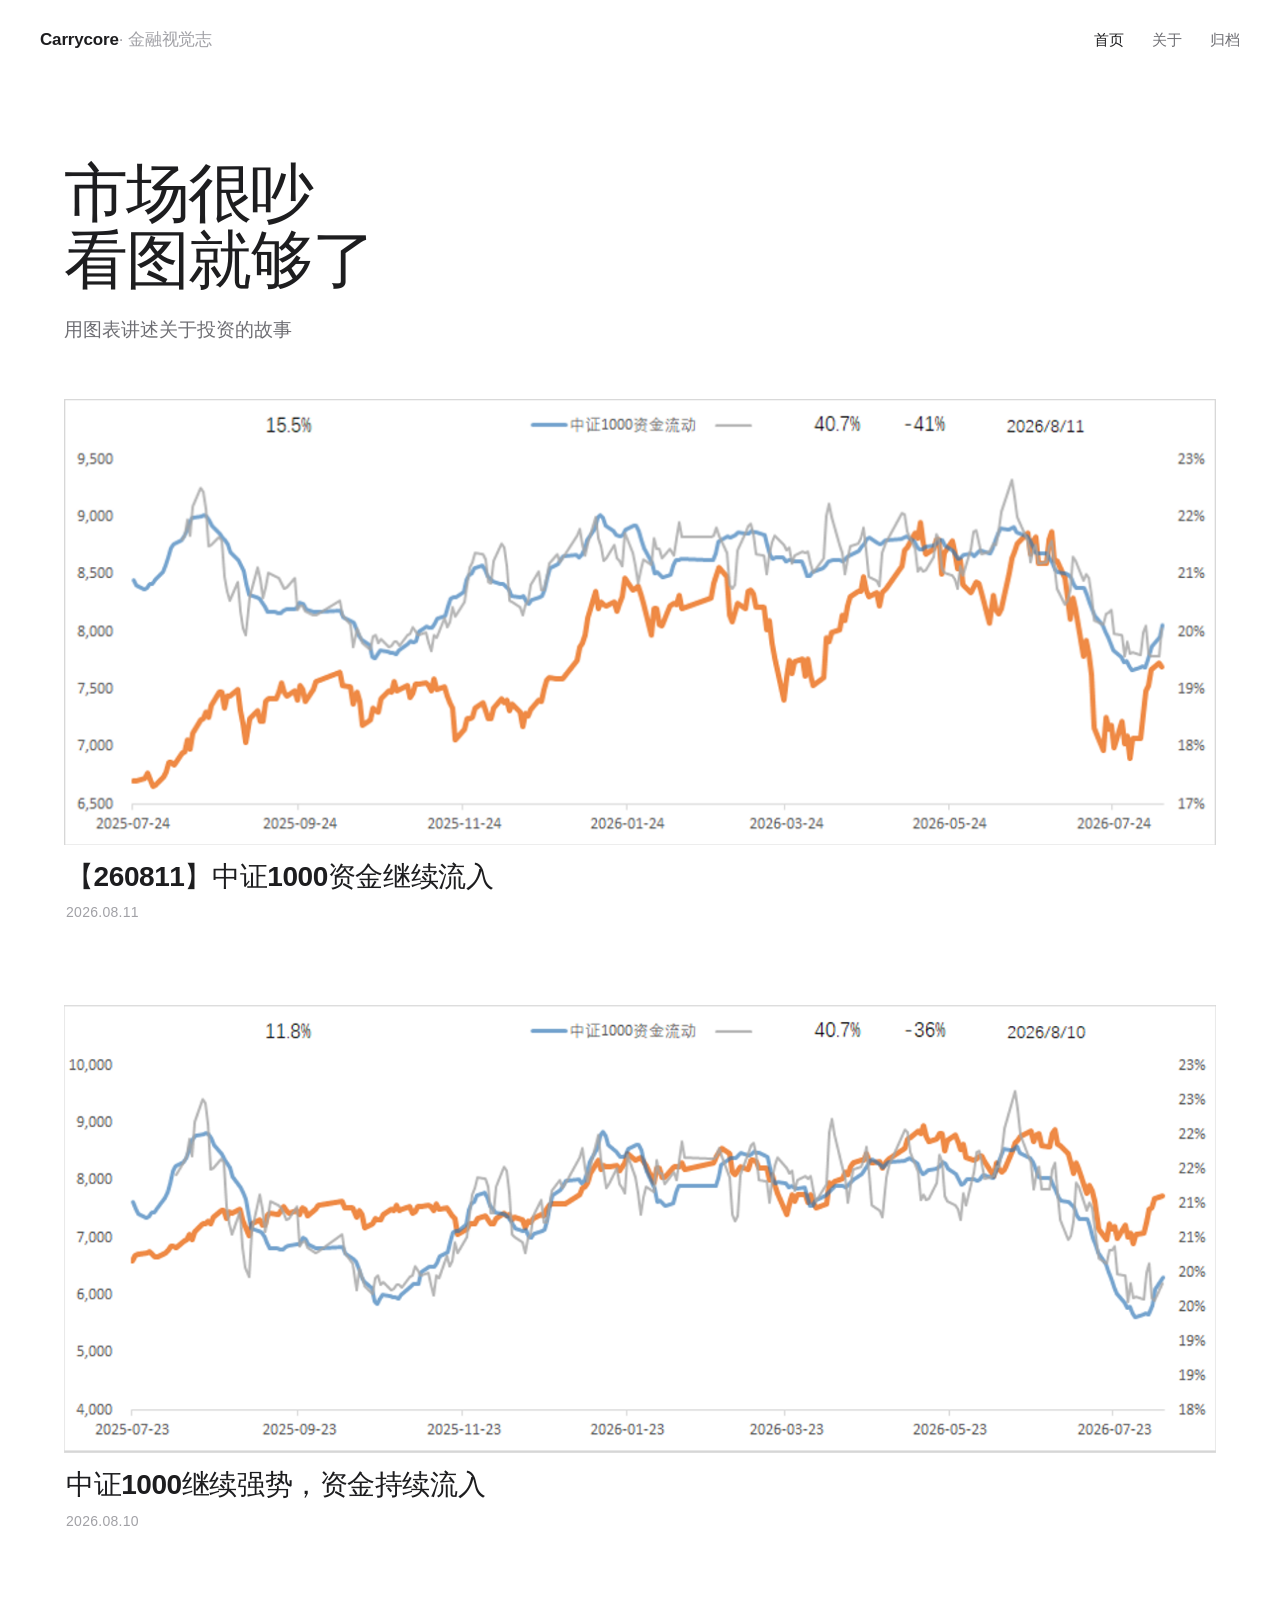
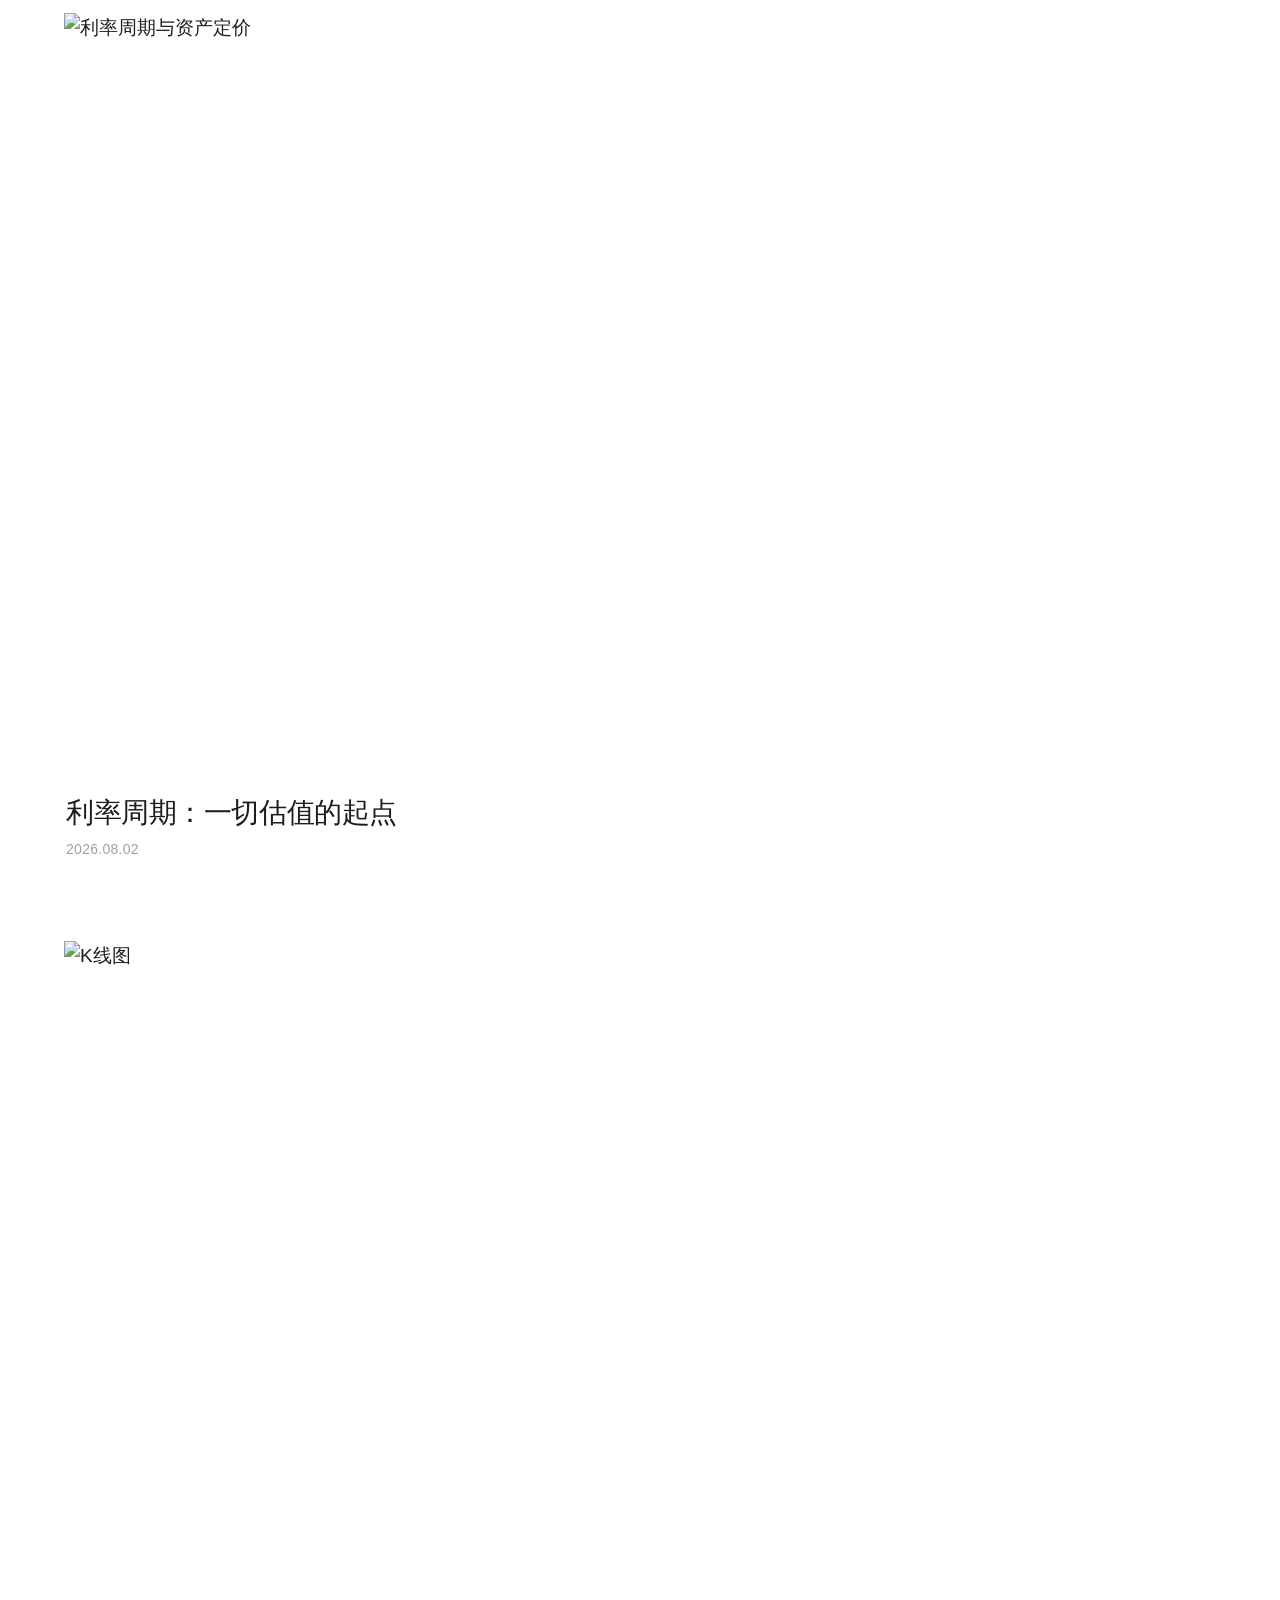
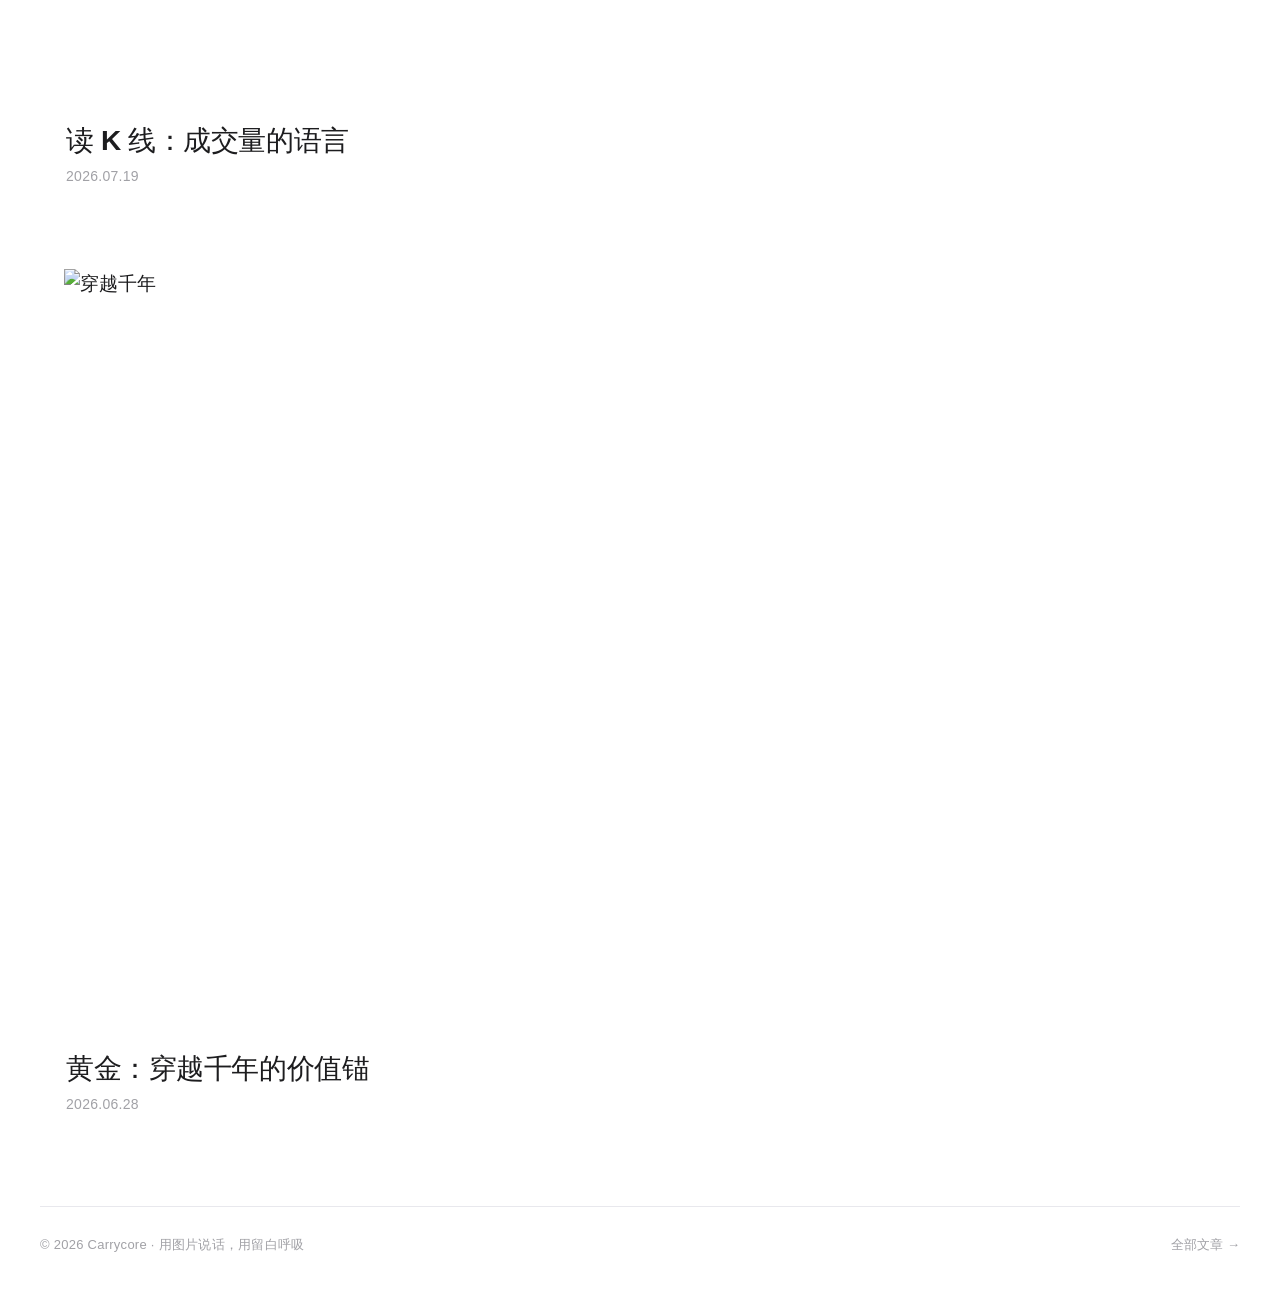
==== index.html @ 63c4403c "new post: 260811 中证1000资金继续流入" ====
<!DOCTYPE html>
<html lang="zh-CN">
<head>
  <meta charset="UTF-8">
  <meta name="viewport" content="width=device-width, initial-scale=1, viewport-fit=cover">
  <title>Carrycore · 金融投资视觉画廊</title>
  <meta name="description" content="一个以图片说话的金融投资与分析博客——利率、K线、黄金、估值与加密资产。" />
  <meta name="theme-color" content="#FFFFFF">
  <link rel="preconnect" href="https://images.unsplash.com">
  <link rel="preconnect" href="https://api.github.com">
  <link rel="stylesheet" href="css/style.css">
</head>
<body>

  <header class="site-nav">
    <div class="nav-inner">
      <a class="brand" href="index.html">Carrycore<em>· 金融视觉志</em></a>
      <nav class="nav-links" aria-label="主导航">
        <a href="index.html" aria-current="page">首页</a>
        <a href="about.html">关于</a>
        <a href="archive.html">归档</a>
      </nav>
    </div>
  </header>

  <main>
    <section class="hero">
      <div class="container">
        <h1>市场很吵<br>看图就够了</h1>
        <p>用图表讲述关于投资的故事</p>
      </div>
    </section>

    <!-- 最新 5 篇博文：封面图 + 标题，无摘要 -->
    <section class="gallery">
      <div class="container">

        <a class="gallery-item" href="posts/csi1000-fund-flow-0811.html">
          <figure class="gallery-figure">
            <img src="posts/csi1000-fund-flow-0811.png"
                 alt="【260811】中证1000资金继续流入"
                 width="1165" height="451" fetchpriority="high"
                 style="aspect-ratio: 1165 / 451;">
          </figure>
          <div class="gallery-caption">
            <h2>【260811】中证1000资金继续流入</h2>
            <time datetime="2026-08-11">2026.08.11</time>
          </div>
        </a>

        <a class="gallery-item" href="posts/zhongzheng1000-strong-inflow.html">
          <figure class="gallery-figure">
            <img src="posts/csi1000-capital-flow.png"
                 alt="中证1000继续强势，资金持续流入"
                 width="1489" height="580" fetchpriority="high"
                 style="aspect-ratio: 1489 / 580;">
          </figure>
          <div class="gallery-caption">
            <h2>中证1000继续强势，资金持续流入</h2>
            <time datetime="2026-08-10">2026.08.10</time>
          </div>
        </a>

        <a class="gallery-item" href="posts/rate-cycle-and-asset-pricing.html">
          <figure class="gallery-figure">
            <img src="https://images.unsplash.com/photo-1526304640581-d334cdbbf45e?auto=format&fit=crop&w=1600&h=1067&q=80"
                 alt="利率周期与资产定价"
                 width="1600" height="1067" fetchpriority="high">
          </figure>
          <div class="gallery-caption">
            <h2>利率周期：一切估值的起点</h2>
            <time datetime="2026-08-02">2026.08.02</time>
          </div>
        </a>

        <a class="gallery-item" href="posts/k-line-volume-language.html">
          <figure class="gallery-figure">
            <img src="https://images.unsplash.com/photo-1611974789855-9c2a0a7236a3?auto=format&fit=crop&w=1600&h=1067&q=80"
                 alt="K线图"
                 width="1600" height="1067" loading="lazy">
          </figure>
          <div class="gallery-caption">
            <h2>读 K 线：成交量的语言</h2>
            <time datetime="2026-07-19">2026.07.19</time>
          </div>
        </a>

        <a class="gallery-item" href="posts/gold-eternal-value.html">
          <figure class="gallery-figure">
            <img src="https://images.unsplash.com/photo-1506905925346-21bda4d32df4?auto=format&fit=crop&w=1600&h=1067&q=80"
                 alt="穿越千年"
                 width="1600" height="1067" loading="lazy">
          </figure>
          <div class="gallery-caption">
            <h2>黄金：穿越千年的价值锚</h2>
            <time datetime="2026-06-28">2026.06.28</time>
          </div>
        </a>

      </div>
    </section>
  </main>

  <footer class="site-footer">
    <div class="footer-inner">
      <small>© 2026 Carrycore · 用图片说话，用留白呼吸</small>
      <a href="archive.html">全部文章 →</a>
    </div>
  </footer>

</body>
</html>
---- css/style.css ----
/* ============================================================
   GAIA — 金融投资视觉画廊
   极简苹果风：留白 · 无边框 · 无装饰
   ============================================================ */

:root {
  --bg: #FFFFFF;
  --ink: #1D1D1F;
  --ink-soft: #6E6E73;
  --ink-faint: #A1A1A6;
  --hairline: #E8E8ED;
  --accent: #000000;
  --max-read: 680px;
  --gutter: 24px;
}

* { margin: 0; padding: 0; box-sizing: border-box; }

html {
  -webkit-text-size-adjust: 100%;
  scroll-behavior: smooth;
}

body {
  background: var(--bg);
  color: var(--ink);
  font-family: -apple-system, BlinkMacSystemFont, "SF Pro Text",
    "SF Pro Display", "Helvetica Neue", "PingFang SC",
    "Hiragino Sans GB", "Microsoft YaHei", sans-serif;
  font-size: 19px;
  line-height: 1.6;
  font-synthesis: none;
  -webkit-font-smoothing: antialiased;
  -moz-osx-font-smoothing: grayscale;
  text-rendering: optimizeLegibility;
  overflow-x: hidden;
}

img {
  display: block;
  width: 100%;
  height: auto;
  -webkit-user-select: none;
  user-select: none;
}

a {
  color: inherit;
  text-decoration: none;
  -webkit-tap-highlight-color: transparent;
}

a:focus-visible {
  outline: 2px solid var(--ink);
  outline-offset: 4px;
  border-radius: 2px;
}

/* ---------------- 导航 ---------------- */
.site-nav {
  width: 100%;
  padding: 0 var(--gutter);
}

.nav-inner {
  max-width: 1200px;
  margin: 0 auto;
  padding: 26px 0;
  display: flex;
  align-items: baseline;
  justify-content: space-between;
}

.brand {
  font-size: 17px;
  font-weight: 600;
  letter-spacing: -0.01em;
}

.brand em {
  font-style: normal;
  color: var(--ink-faint);
  font-weight: 400;
}

.nav-links {
  display: flex;
  gap: 28px;
}

.nav-links a {
  font-size: 15px;
  color: var(--ink-soft);
  transition: color .2s ease;
}

.nav-links a:hover { color: var(--ink); }
.nav-links a[aria-current="page"] { color: var(--ink); font-weight: 600; }

/* ---------------- 布局骨架 ---------------- */
.container {
  max-width: 1200px;
  margin: 0 auto;
  padding: 0 var(--gutter);
}

.hero {
  padding: 9vh 0 6vh;
}

.hero h1 {
  font-size: clamp(40px, 6vw, 64px);
  font-weight: 700;
  letter-spacing: -0.03em;
  line-height: 1.05;
}

.hero p {
  margin-top: 20px;
  font-size: 19px;
  color: var(--ink-soft);
  max-width: 560px;
}

/* ---------------- 首页：画廊网格 ---------------- */
.gallery {
  padding: 0 0 10vh;
}

.gallery-item {
  display: block;
  margin-bottom: 9vh;
}

.gallery-item:last-child { margin-bottom: 0; }

.gallery-figure {
  overflow: hidden;
}

.gallery-figure img {
  aspect-ratio: 3 / 2;
  object-fit: cover;
  transition: transform .6s cubic-bezier(.22,.61,.36,1);
}

.gallery-item:hover .gallery-figure img {
  transform: scale(1.02);
}

.gallery-caption {
  padding: 14px 2px 0;
}

.gallery-caption h2 {
  font-size: clamp(22px, 2.6vw, 28px);
  font-weight: 600;
  letter-spacing: -0.015em;
  line-height: 1.3;
}

.gallery-caption time {
  display: block;
  margin-top: 6px;
  font-size: 14px;
  color: var(--ink-faint);
  letter-spacing: 0.02em;
}

/* ---------------- 博文页 ---------------- */
.post {
  padding: 8vh 0 12vh;
}

.post-head {
  max-width: var(--max-read);
  margin: 0 auto;
}

.post-head h1 {
  font-size: clamp(32px, 4.6vw, 48px);
  font-weight: 700;
  letter-spacing: -0.025em;
  line-height: 1.1;
}

.post-head time {
  display: block;
  margin-top: 18px;
  font-size: 14px;
  color: var(--ink-faint);
  letter-spacing: 0.04em;
  text-transform: uppercase;
}

/* 正文：文字左对齐，图片全宽居中 */
.post-body {
  max-width: var(--max-read);
  margin: 0 auto;
}

.post-body p {
  margin: 0 0 1.4em;
  font-size: 19px;
  line-height: 1.6;
  color: var(--ink);
}

.post-body p:last-child { margin-bottom: 0; }

.post-figure {
  margin: 6vh auto;
  max-width: 1200px;
}

.post-figure img {
  aspect-ratio: 16 / 10;
  object-fit: cover;
}

.post-figure figcaption {
  margin-top: 10px;
  padding: 0 2px;
  font-size: 13px;
  color: var(--ink-faint);
  letter-spacing: 0.02em;
}

.post-divider {
  height: 1px;
  background: var(--hairline);
  margin: 10vh auto;
  max-width: var(--max-read);
}

.post-foot {
  max-width: var(--max-read);
  margin: 0 auto;
  padding-bottom: 10vh;
}

.post-foot a {
  display: inline-block;
  font-size: 15px;
  color: var(--ink-soft);
  transition: color .2s ease;
}

.post-foot a:hover { color: var(--ink); }

/* ---------------- Giscus 评论区 ---------------- */
.comments {
  max-width: var(--max-read);
  margin: 0 auto;
  padding: 0 0 14vh;
}

.comments h2 {
  font-size: 17px;
  font-weight: 600;
  color: var(--ink);
  margin-bottom: 24px;
  letter-spacing: -0.01em;
}

.giscus {
  width: 100%;
}

/* ---------------- 关于页 ---------------- */
.about {
  max-width: var(--max-read);
  margin: 0 auto;
  padding: 8vh 0 14vh;
}

.about h1 {
  font-size: clamp(36px, 5vw, 52px);
  font-weight: 700;
  letter-spacing: -0.03em;
  line-height: 1.05;
  margin-bottom: 6vh;
}

.about p {
  margin-bottom: 1.5em;
  font-size: 19px;
  line-height: 1.6;
}

.about p:last-child { margin-bottom: 0; }

.about-sign {
  margin-top: 8vh;
  font-size: 15px;
  color: var(--ink-faint);
  letter-spacing: 0.02em;
}

/* ---------------- 归档页 ---------------- */
.archive {
  max-width: var(--max-read);
  margin: 0 auto;
  padding: 8vh 0 14vh;
}

.archive h1 {
  font-size: clamp(36px, 5vw, 52px);
  font-weight: 700;
  letter-spacing: -0.03em;
  line-height: 1.05;
  margin-bottom: 8vh;
}

.archive-year {
  font-size: 14px;
  color: var(--ink-faint);
  letter-spacing: 0.08em;
  text-transform: uppercase;
  margin-bottom: 28px;
}

.archive-list {
  list-style: none;
}

.archive-list li {
  padding: 26px 0;
  border-bottom: 1px solid var(--hairline);
}

.archive-list li:first-child { padding-top: 0; }
.archive-list li:last-child { border-bottom: none; }

.archive-list a {
  display: flex;
  align-items: baseline;
  justify-content: space-between;
  gap: 24px;
}

.archive-list .t {
  font-size: 19px;
  font-weight: 500;
  letter-spacing: -0.01em;
  transition: color .2s ease;
}

.archive-list a:hover .t { color: var(--ink-soft); }

.archive-list .d {
  font-size: 14px;
  color: var(--ink-faint);
  white-space: nowrap;
}

/* ---------------- 页脚 ---------------- */
.site-footer {
  padding: 0 var(--gutter) 48px;
}

.footer-inner {
  max-width: 1200px;
  margin: 0 auto;
  padding-top: 28px;
  border-top: 1px solid var(--hairline);
  display: flex;
  align-items: baseline;
  justify-content: space-between;
  gap: 16px;
  flex-wrap: wrap;
}

.footer-inner small {
  font-size: 13px;
  color: var(--ink-faint);
  letter-spacing: 0.02em;
}

.footer-inner a {
  font-size: 13px;
  color: var(--ink-faint);
  transition: color .2s ease;
}

.footer-inner a:hover { color: var(--ink); }

/* ---------------- 响应式 ---------------- */
@media (max-width: 640px) {
  body { font-size: 18px; }

  .nav-inner { padding: 20px 0; }
  .nav-links { gap: 22px; }
  .nav-links a { font-size: 15px; }

  .hero { padding: 7vh 0 5vh; }
  .gallery-item { margin-bottom: 7vh; }
  .gallery-caption h2 { font-size: 21px; }

  .post { padding: 6vh 0 9vh; }
  .post-figure { margin: 4.5vh auto; }
  .post-divider { margin: 8vh auto; }

  .archive-list a {
    flex-direction: column;
    gap: 6px;
  }

  .archive-list .d { white-space: normal; }
}

/* 触控设备：去掉 hover 缩放避免粘连感 */
@media (hover: none) {
  .gallery-item:hover .gallery-figure img { transform: none; }
}

/* ---------------- 减弱动效偏好 ---------------- */
@media (prefers-reduced-motion: reduce) {
  * { transition: none !important; }
  html { scroll-behavior: auto; }
}

/* ---------------- 预加载字体提示 ---------------- */
.fonts-loaded body {
  font-family: -apple-system, BlinkMacSystemFont, "SF Pro Text",
    "Helvetica Neue", "PingFang SC", "Hiragino Sans GB",
    "Microsoft YaHei", sans-serif;
}
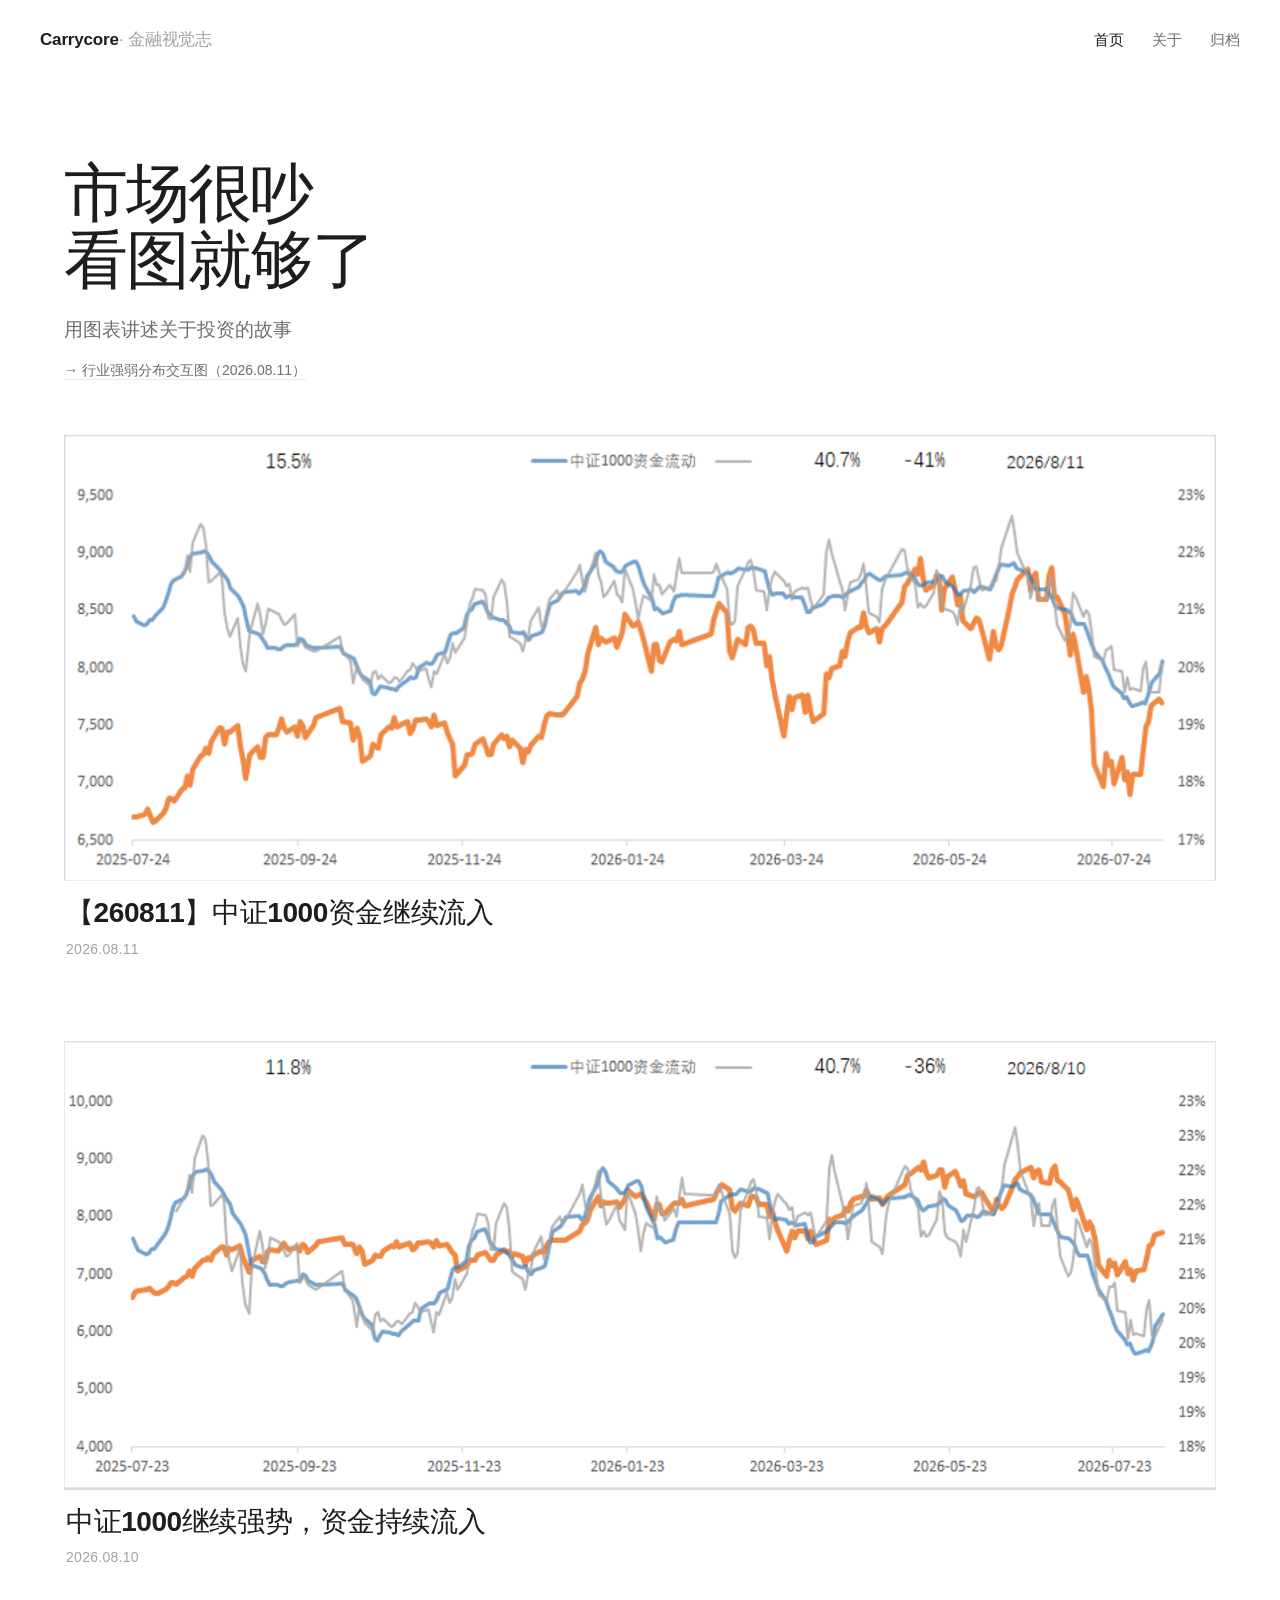
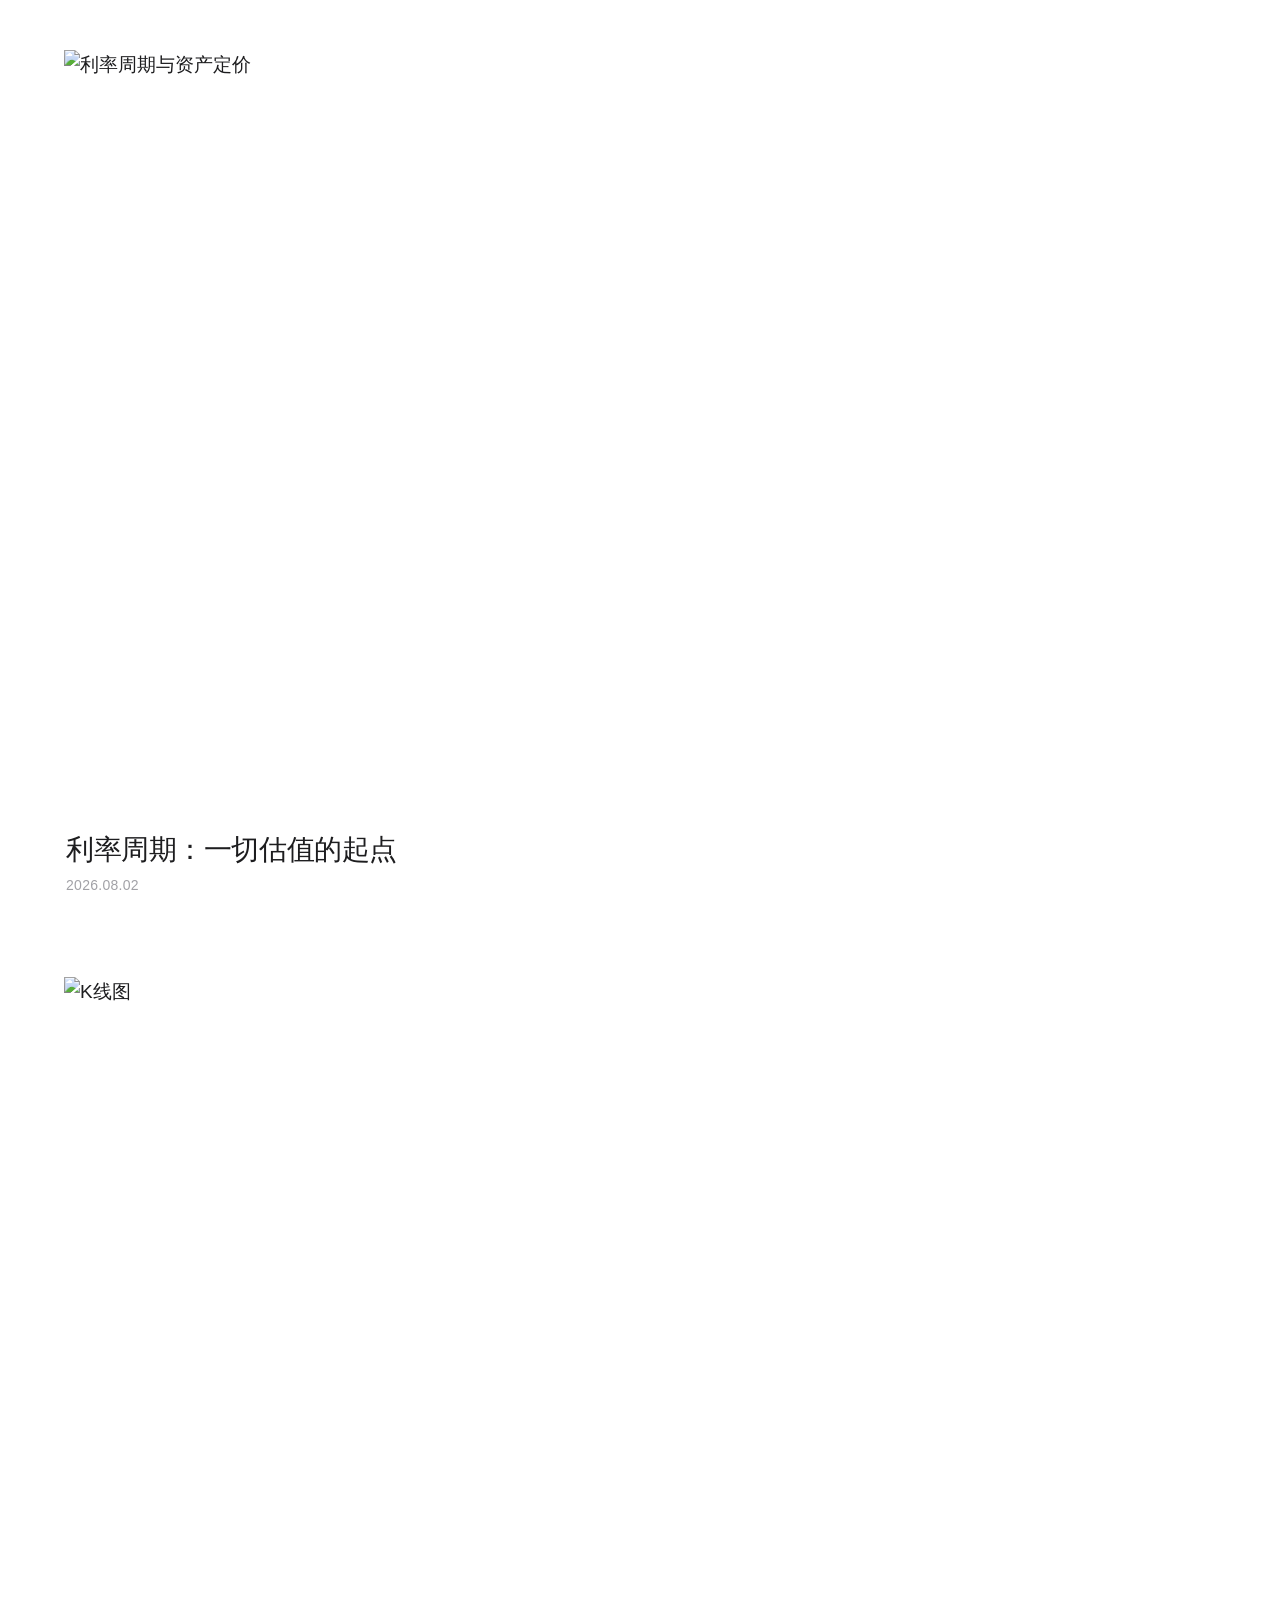
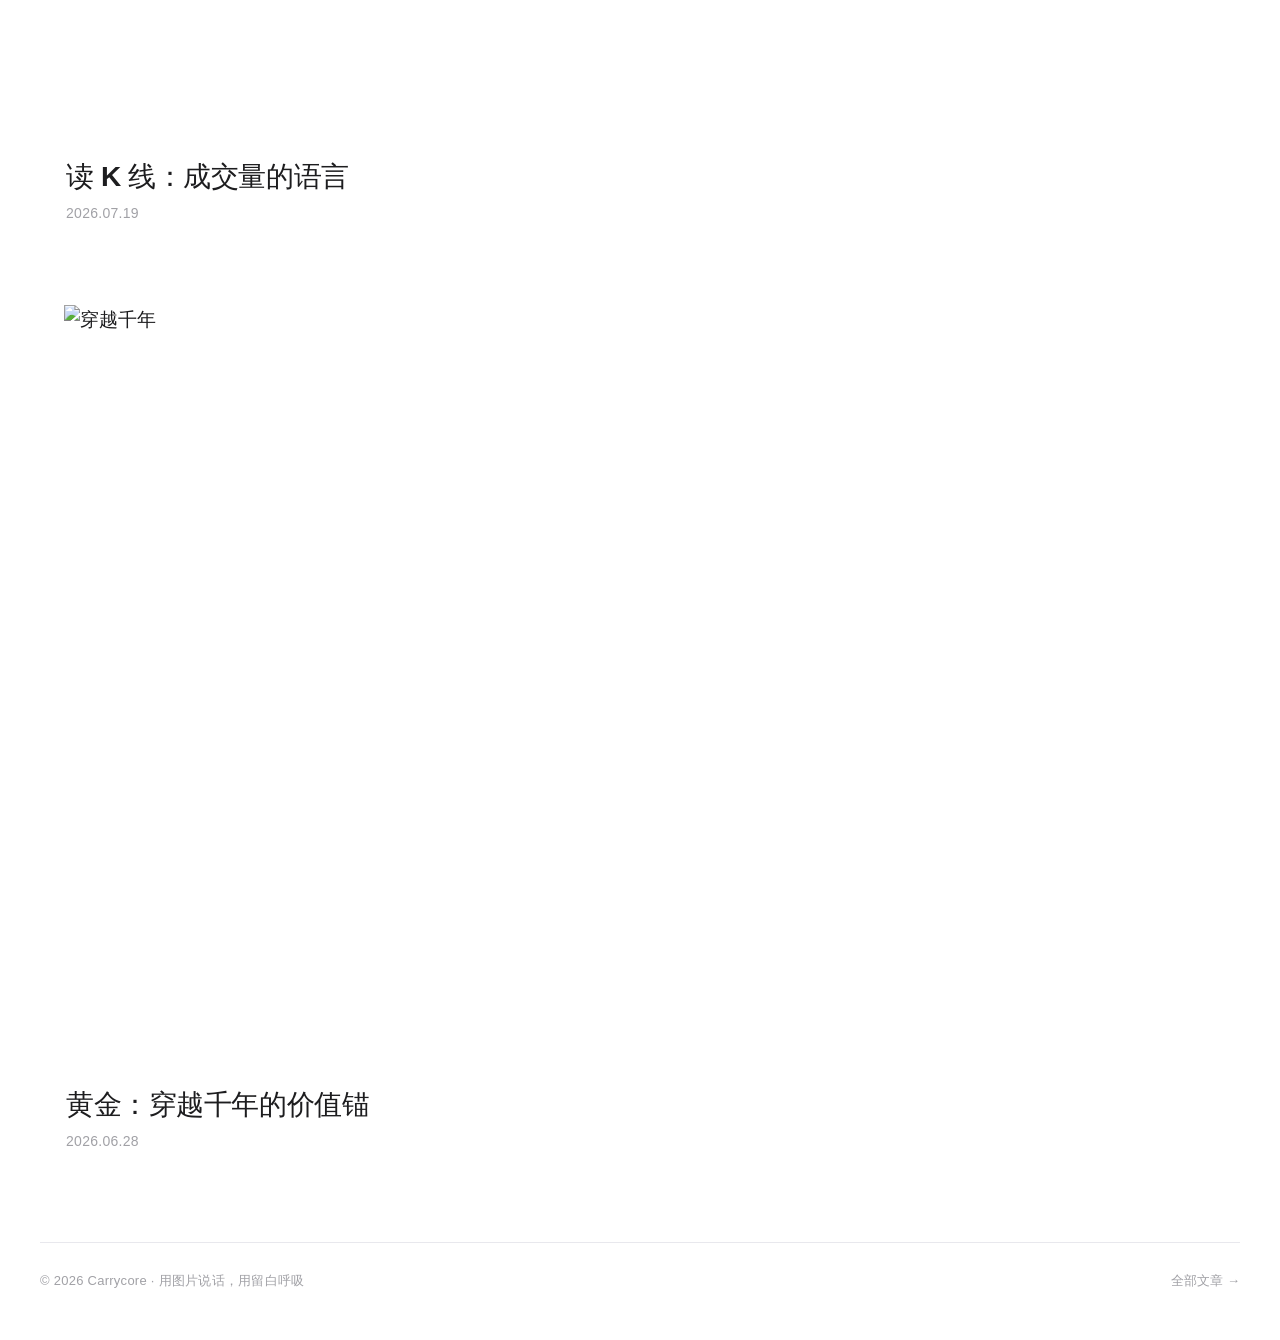
==== commit 36d16cc0: "新增交互页：行业强弱分布（2026-08-11）" ====
--- a/index.html
+++ b/index.html
@@ -28,6 +28,7 @@
       <div class="container">
         <h1>市场很吵<br>看图就够了</h1>
         <p>用图表讲述关于投资的故事</p>
+        <p class="hero-mini"><a href="sector-strength-0811.html">→ 行业强弱分布交互图（2026.08.11）</a></p>
       </div>
     </section>
 
--- a/css/style.css
+++ b/css/style.css
@@ -122,6 +122,24 @@
   max-width: 560px;
 }
 
+.hero-mini {
+  margin-top: 14px !important;
+  font-size: 14px !important;
+  color: var(--ink-faint) !important;
+}
+
+.hero-mini a {
+  color: var(--ink-soft);
+  border-bottom: 1px solid var(--hairline);
+  padding-bottom: 1px;
+  transition: color .18s ease, border-color .18s ease;
+}
+
+.hero-mini a:hover {
+  color: var(--ink);
+  border-color: var(--ink);
+}
+
 /* ---------------- 首页：画廊网格 ---------------- */
 .gallery {
   padding: 0 0 10vh;
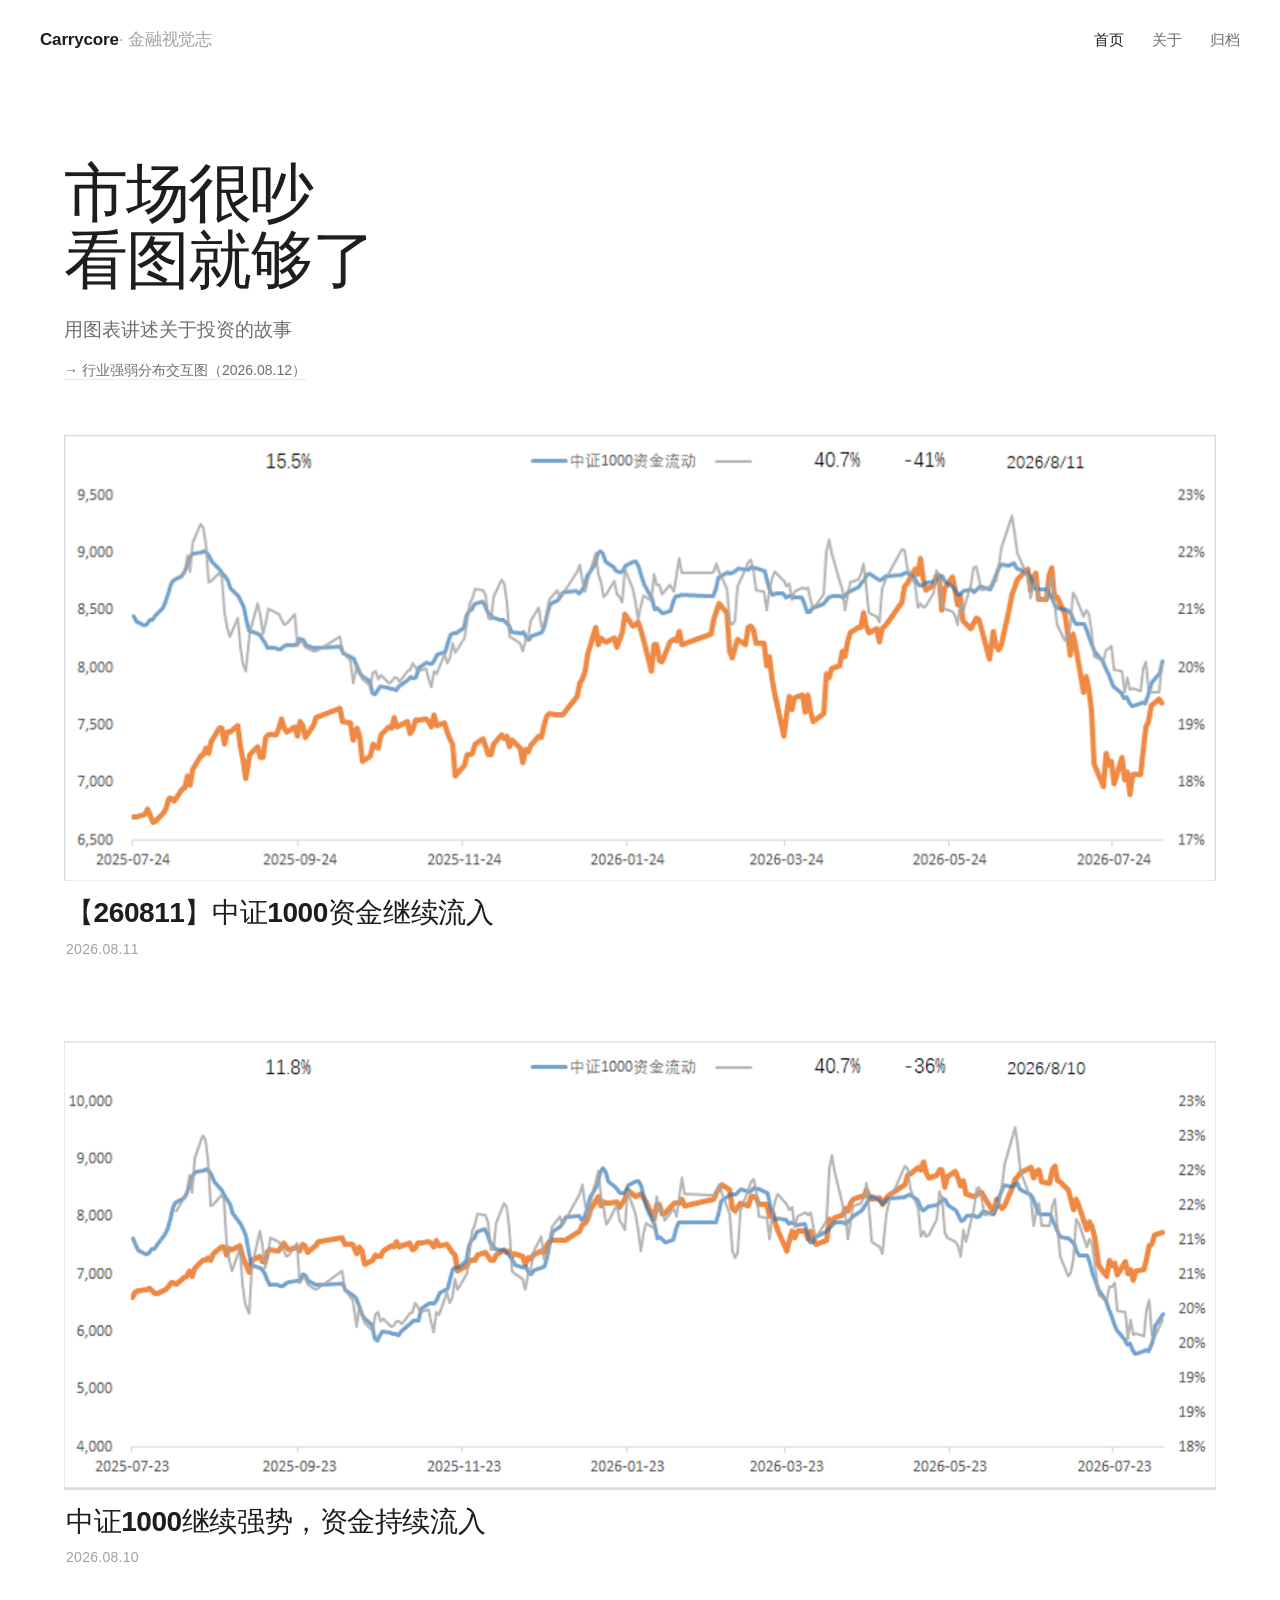
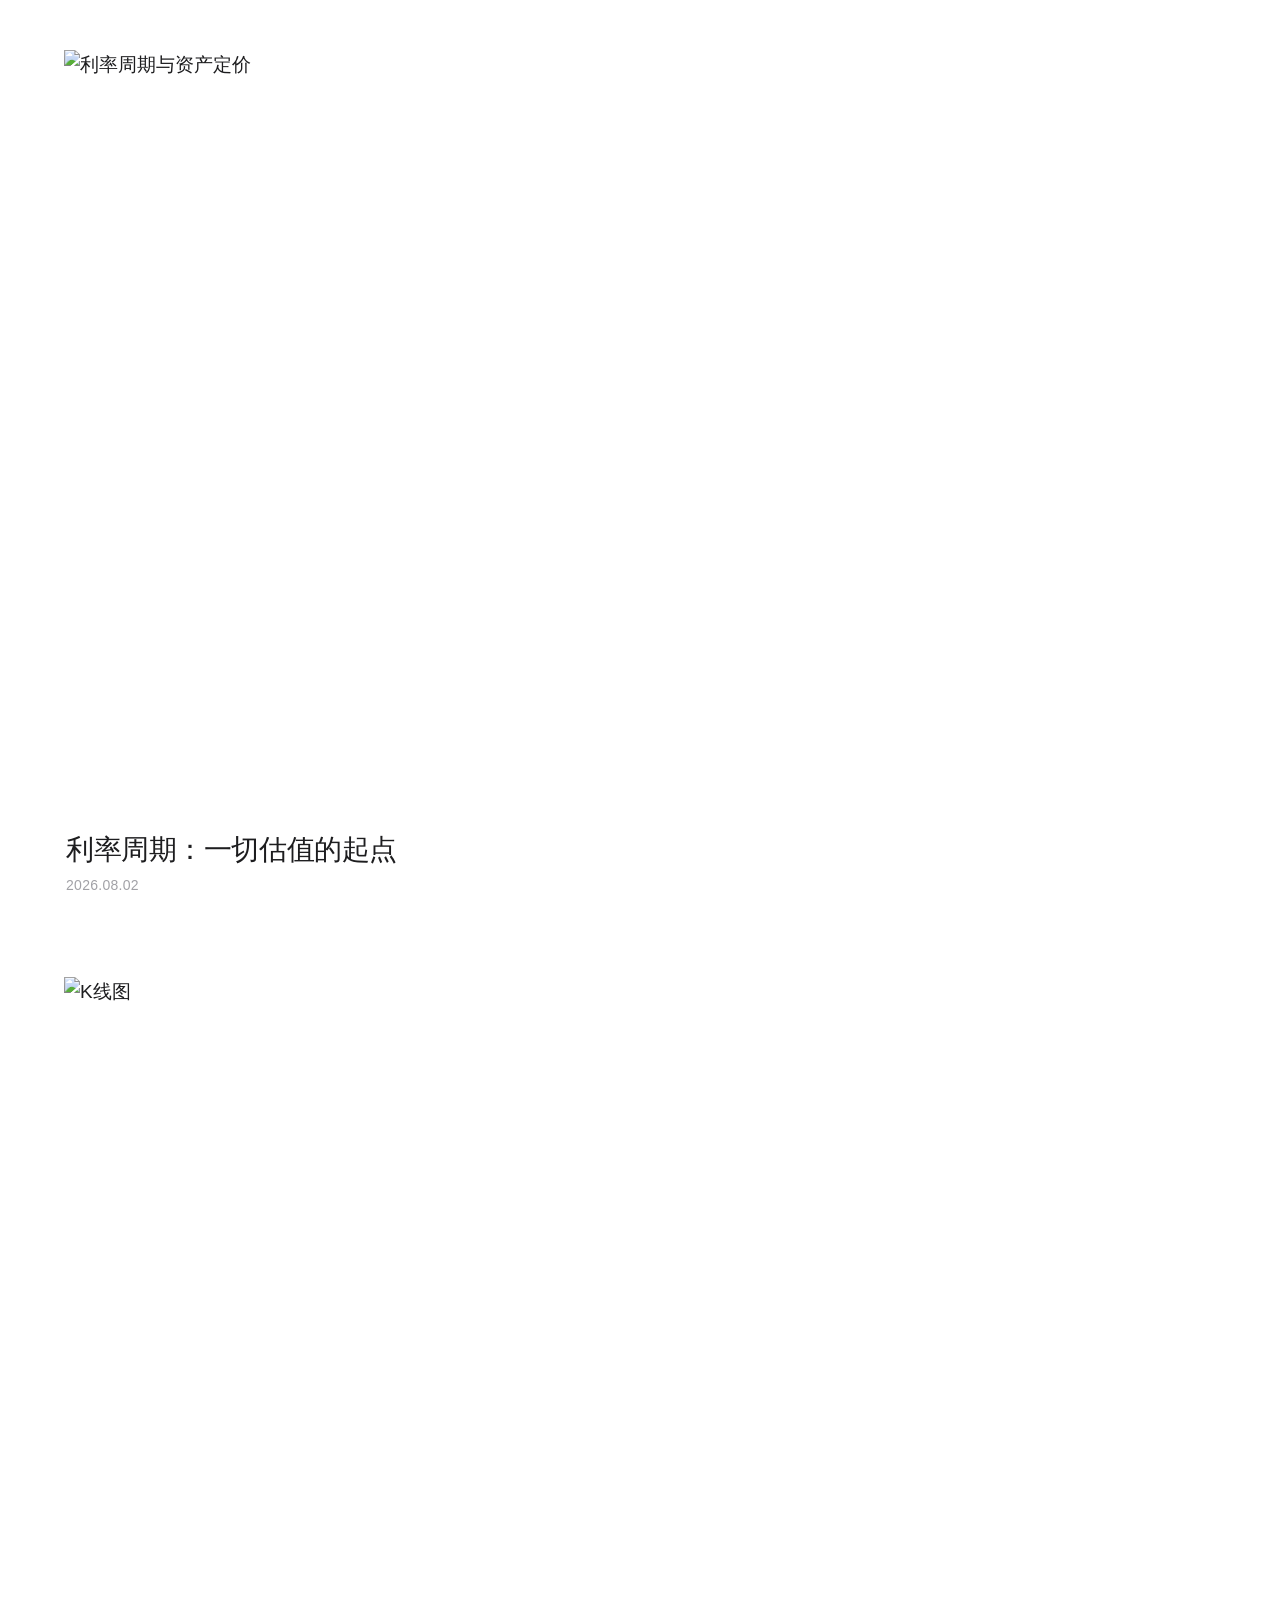
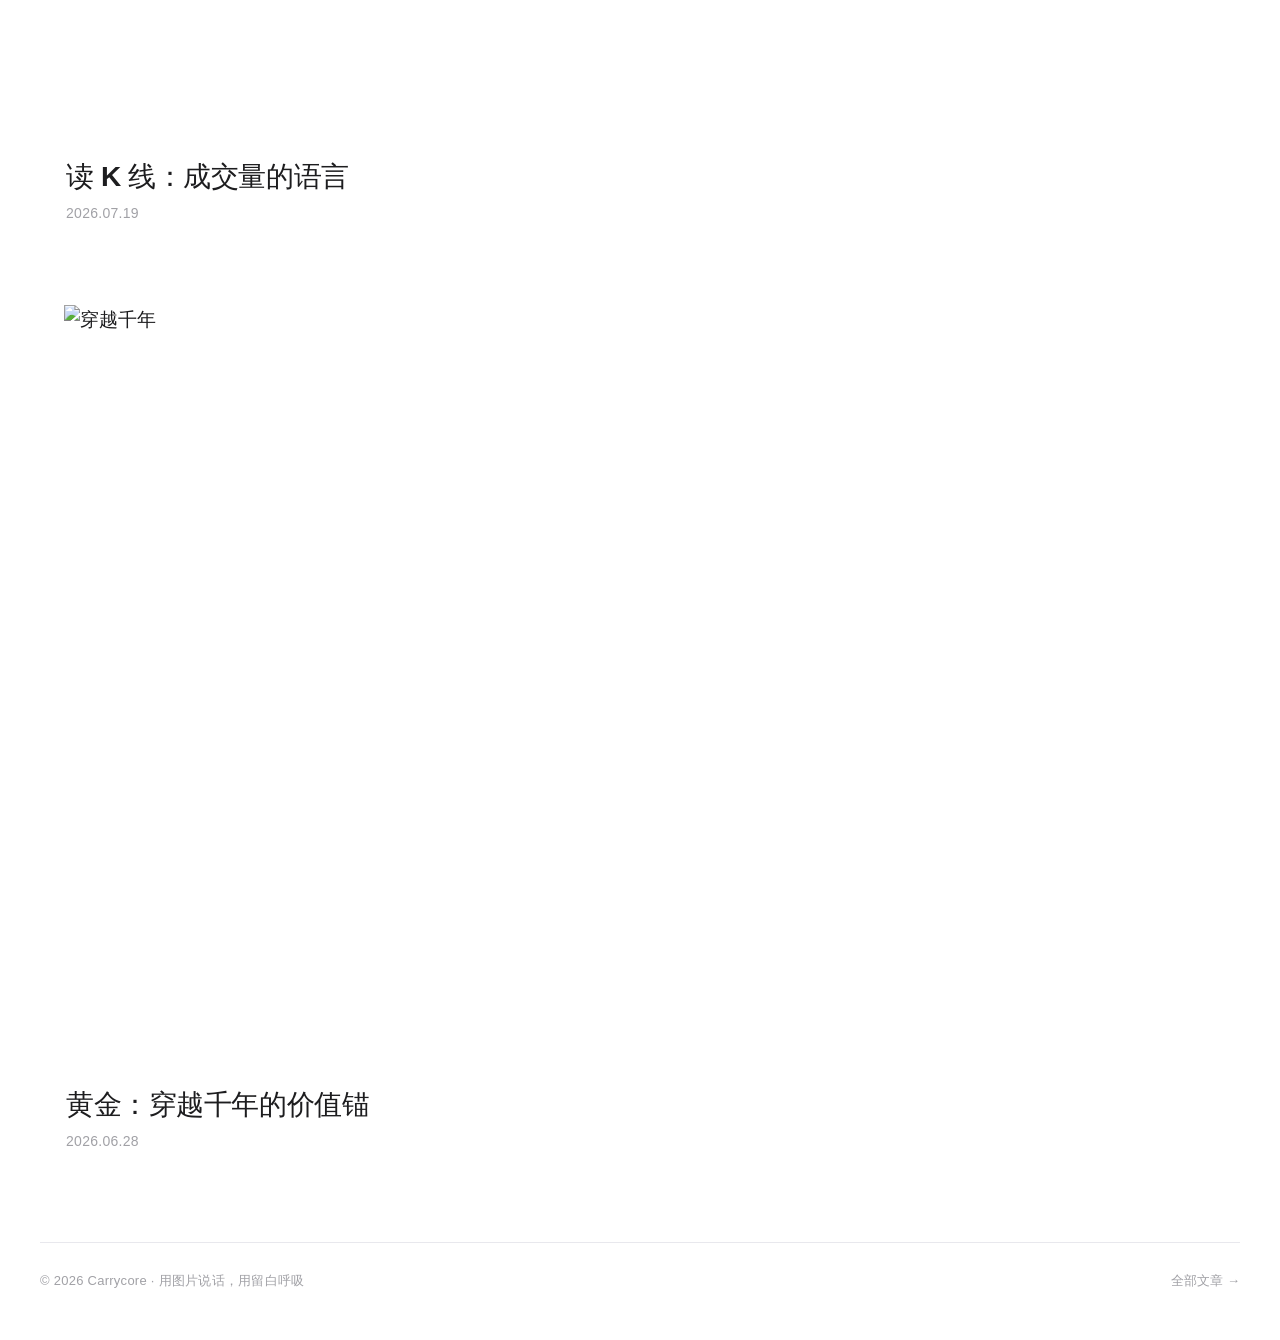
==== commit ff7cb992: "v22: Excel导入数据（新增7/16、6/22，替换7/1）+ 首页入口日期动态化（取数据库最新日期）" ====
--- a/index.html
+++ b/index.html
@@ -28,7 +28,7 @@
       <div class="container">
         <h1>市场很吵<br>看图就够了</h1>
         <p>用图表讲述关于投资的故事</p>
-        <p class="hero-mini"><a href="sector-strength-0811.html">→ 行业强弱分布交互图（2026.08.11）</a></p>
+        <p class="hero-mini"><a href="sector-strength-0811.html" id="sector-entry">→ 行业强弱分布交互图</a></p>
       </div>
     </section>
 
@@ -109,5 +109,19 @@
     </div>
   </footer>
 
+  <!-- 交互图数据（供首页入口动态显示最新日期；文件名随数据库更新而变更） -->
+  <script src="js/sector-data-0813b.js?v=21"></script>
+  <script>
+    (function () {
+      var el = document.getElementById("sector-entry");
+      if (el && window.SECTOR_DB && window.SECTOR_DB.dates) {
+        var dates = Object.keys(window.SECTOR_DB.dates).sort().reverse();
+        if (dates.length) {
+          el.textContent = "→ 行业强弱分布交互图（" + dates[0].replace(/-/g, ".") + "）";
+        }
+      }
+    })();
+  </script>
+
 </body>
 </html>
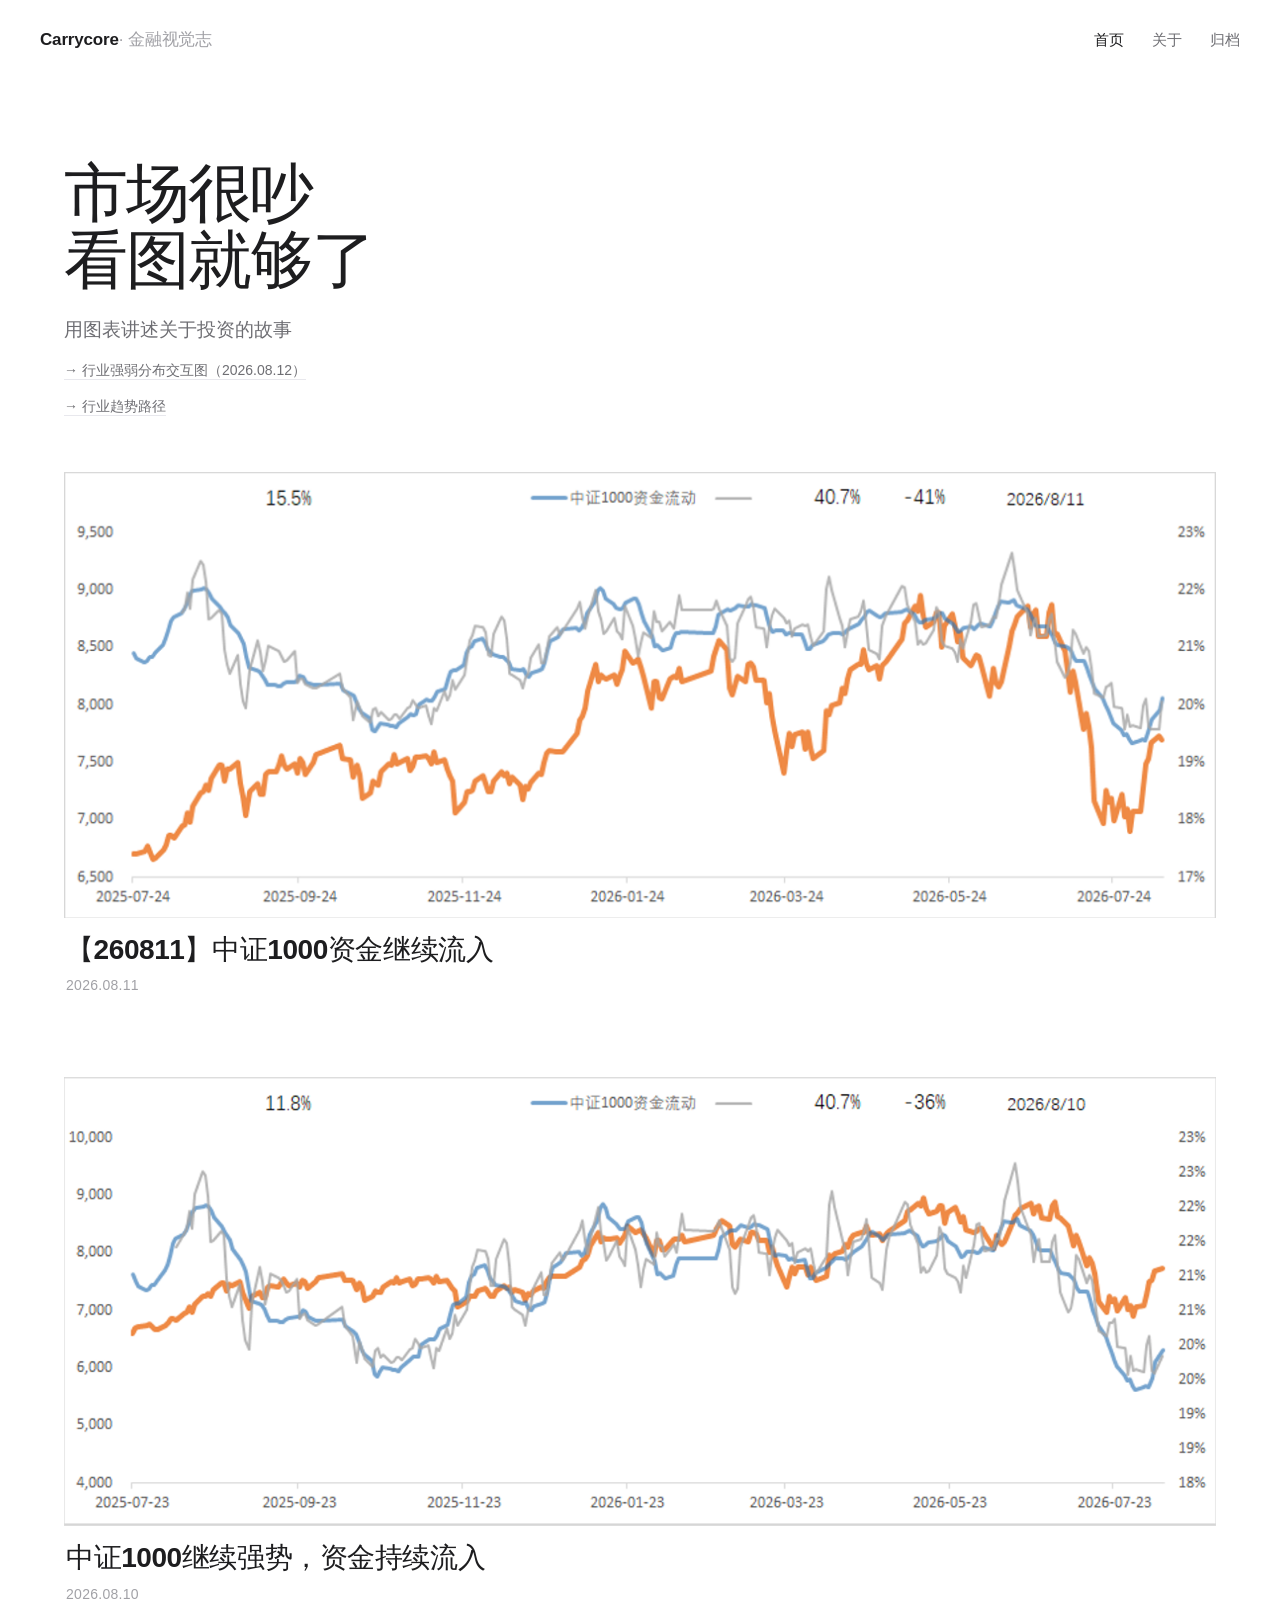
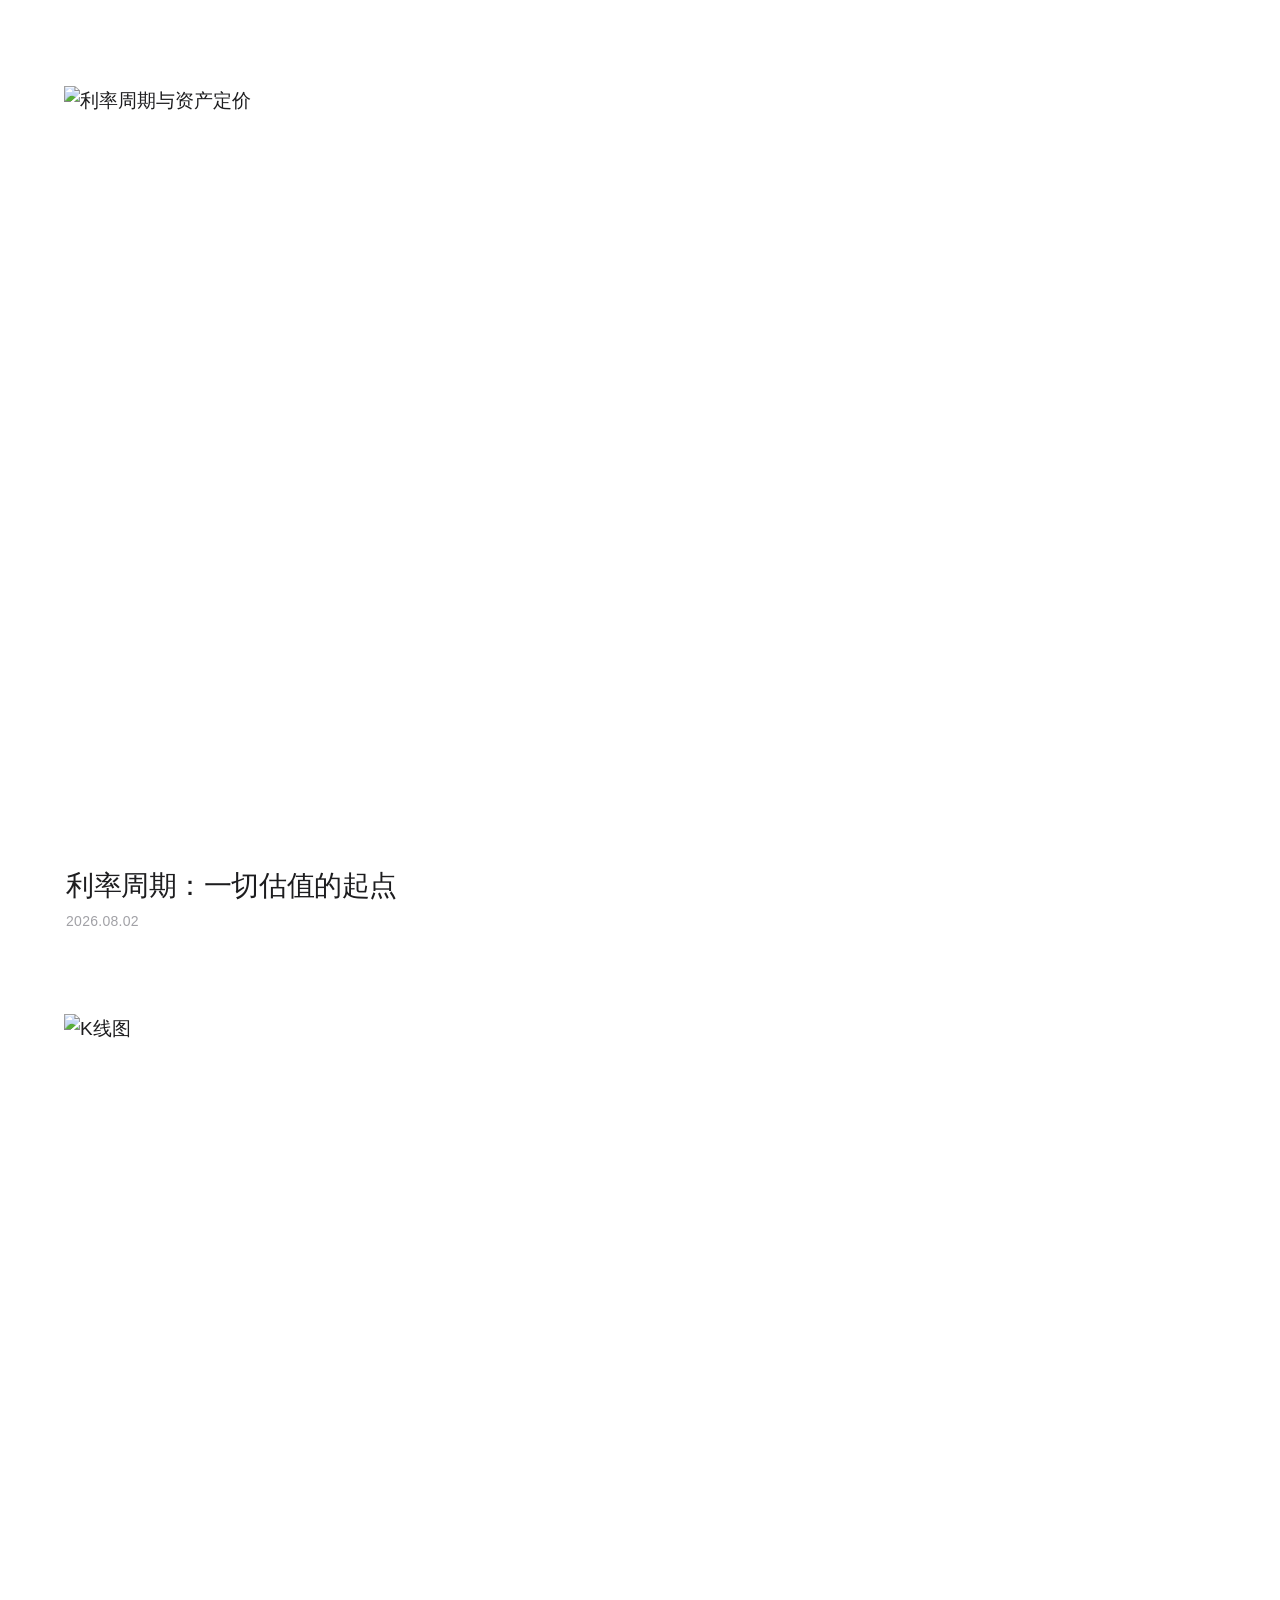
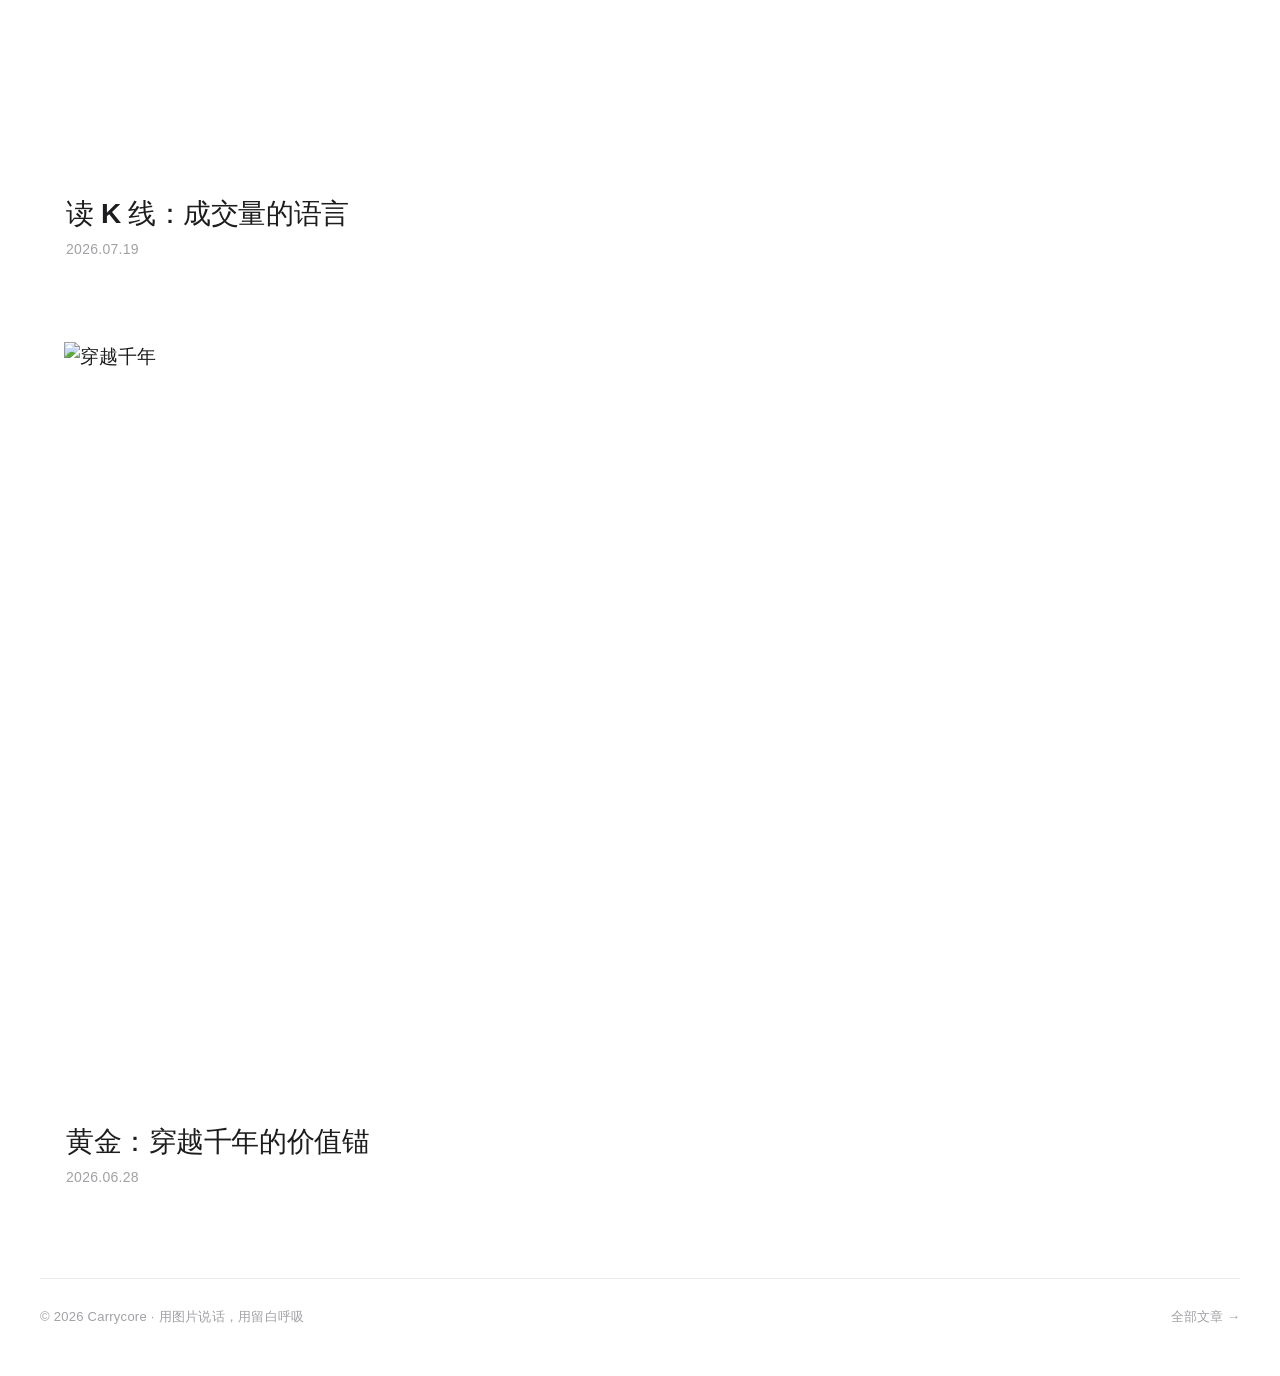
==== commit 81648848: "v26: 新增行业趋势路径页（31行业多选+基准/对照双日期+双圆+灰色对照+箭头）" ====
--- a/index.html
+++ b/index.html
@@ -29,6 +29,7 @@
         <h1>市场很吵<br>看图就够了</h1>
         <p>用图表讲述关于投资的故事</p>
         <p class="hero-mini"><a href="sector-strength-0811.html" id="sector-entry">→ 行业强弱分布交互图</a></p>
+        <p class="hero-mini"><a href="sector-trend-path.html" id="trend-entry">→ 行业趋势路径</a></p>
       </div>
     </section>
 
@@ -110,7 +111,7 @@
   </footer>
 
   <!-- 交互图数据（供首页入口动态显示最新日期；文件名随数据库更新而变更） -->
-  <script src="js/sector-data-0813b.js?v=21"></script>
+  <script src="js/sector-data-0813e.js?v=21"></script>
   <script>
     (function () {
       var el = document.getElementById("sector-entry");
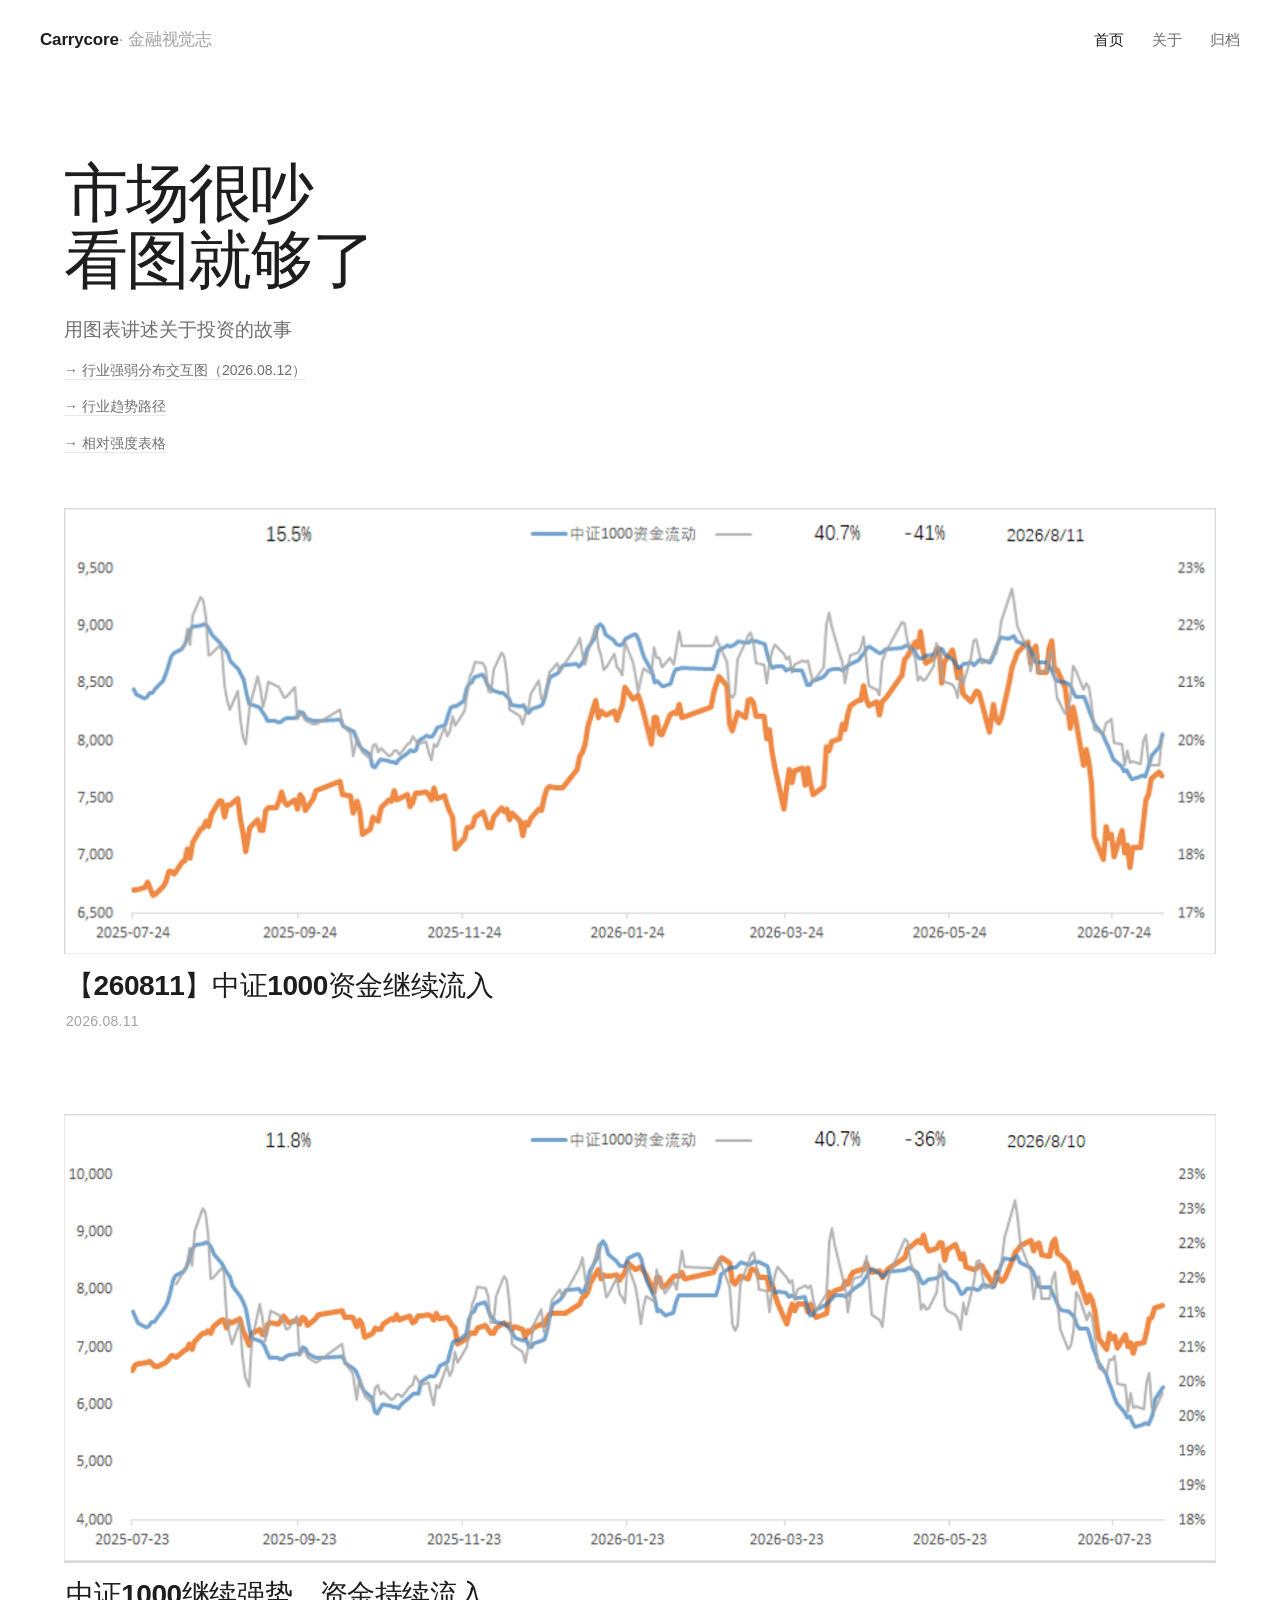
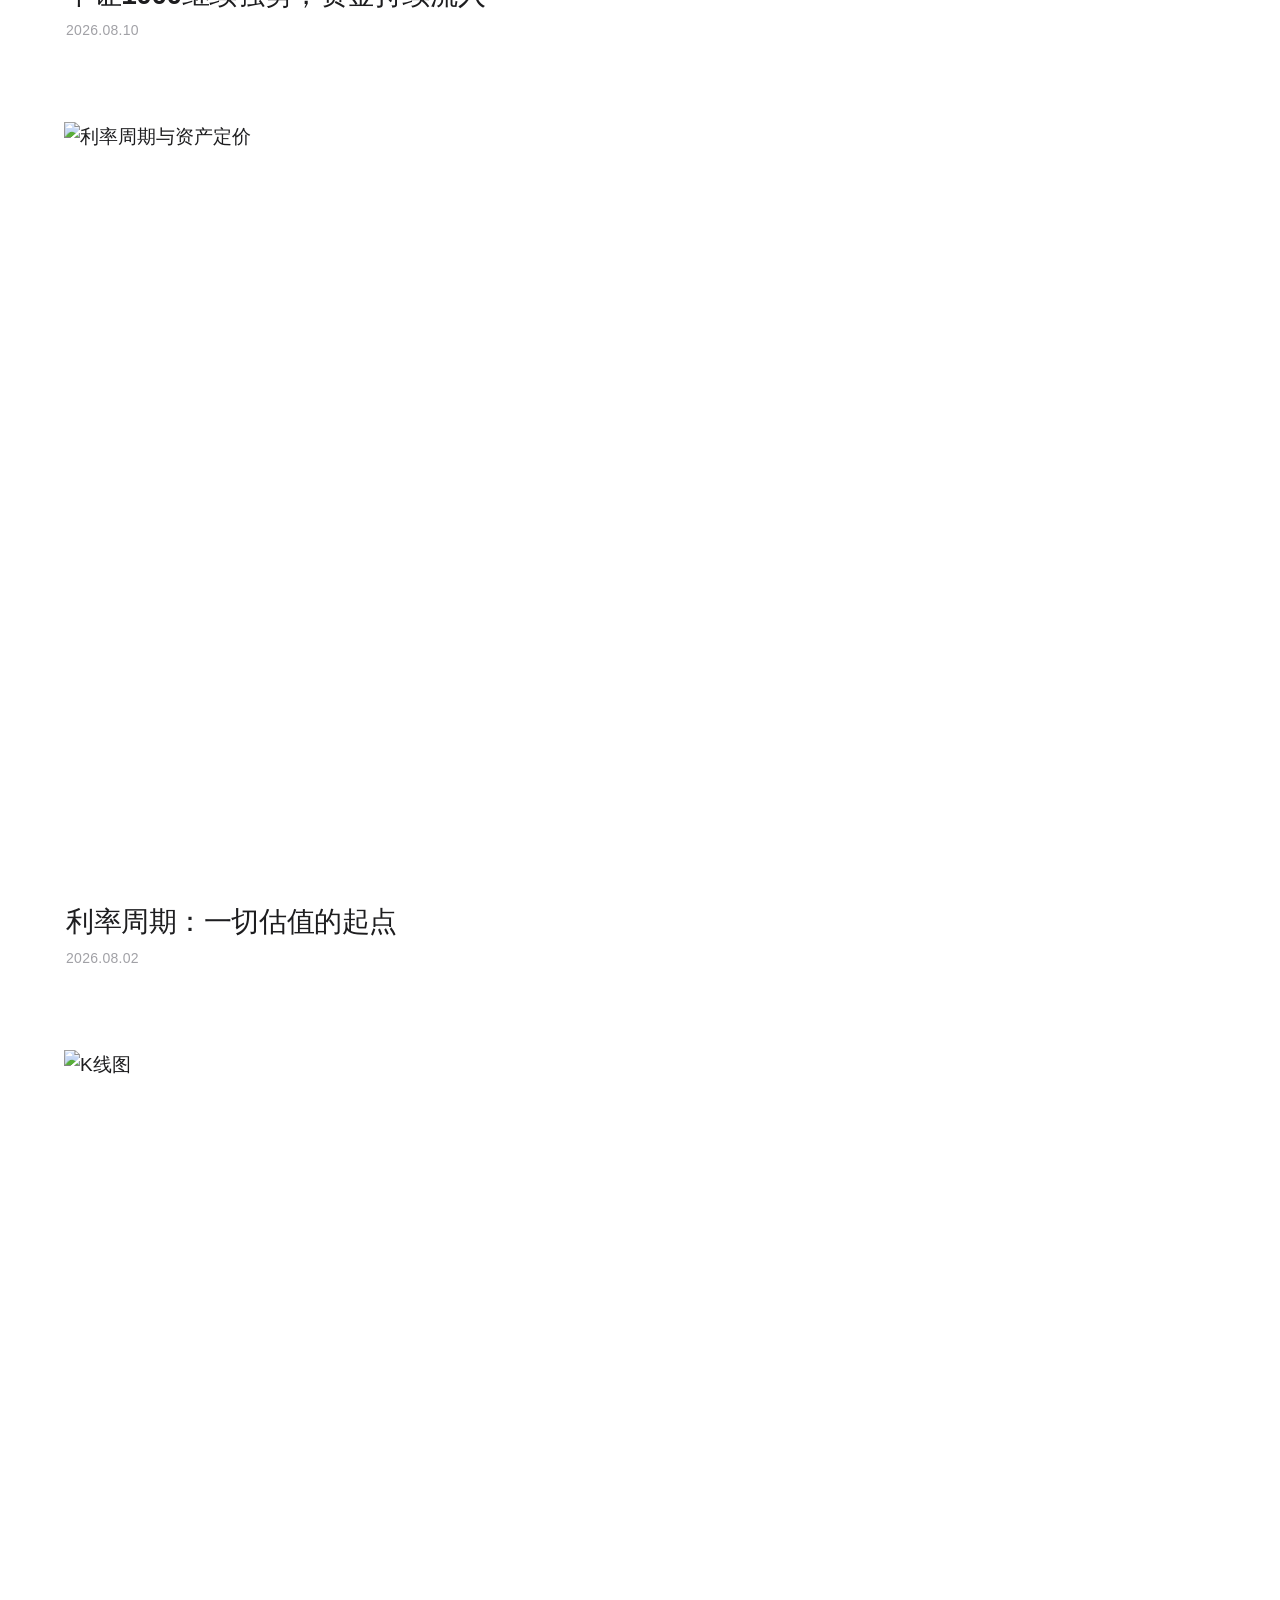
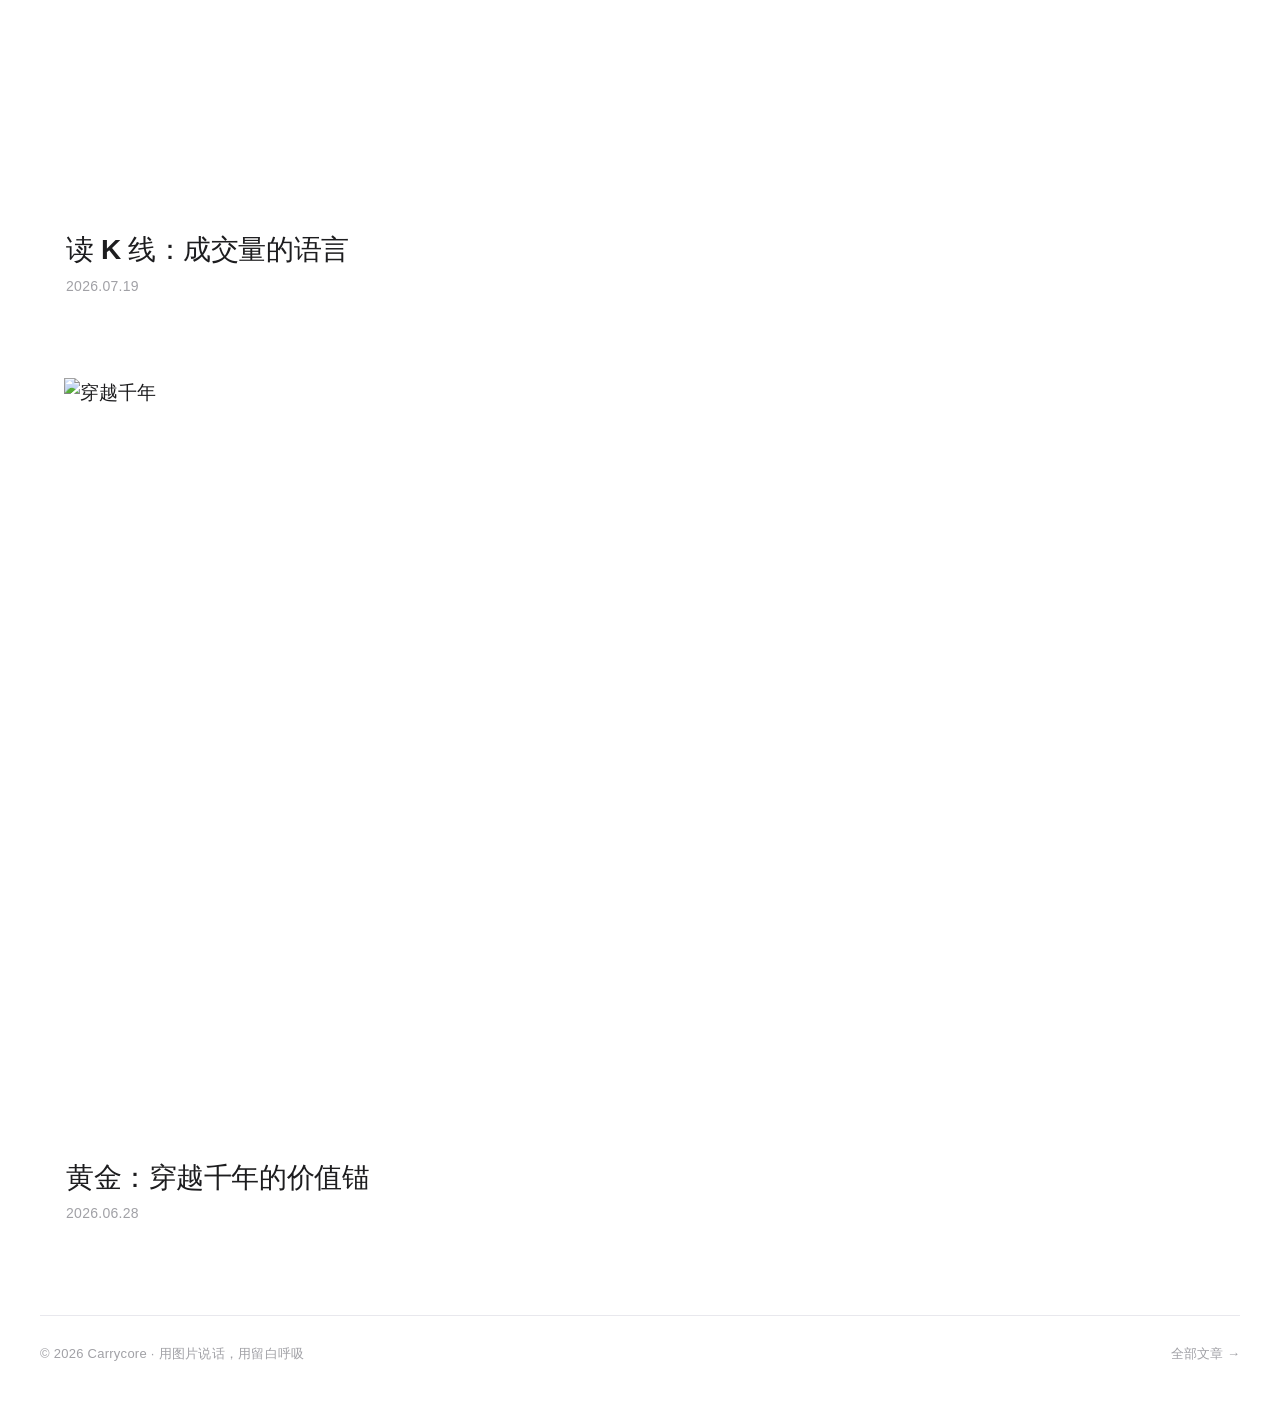
==== commit 487a8339: "v28: 趋势页图表上方日期条 + 相对强度表格页（独立数据库/新页面/折线图/双日期/行业多选）" ====
--- a/index.html
+++ b/index.html
@@ -30,6 +30,7 @@
         <p>用图表讲述关于投资的故事</p>
         <p class="hero-mini"><a href="sector-strength-0811.html" id="sector-entry">→ 行业强弱分布交互图</a></p>
         <p class="hero-mini"><a href="sector-trend-path.html" id="trend-entry">→ 行业趋势路径</a></p>
+        <p class="hero-mini"><a href="relative-strength.html" id="relative-entry">→ 相对强度表格</a></p>
       </div>
     </section>
 
